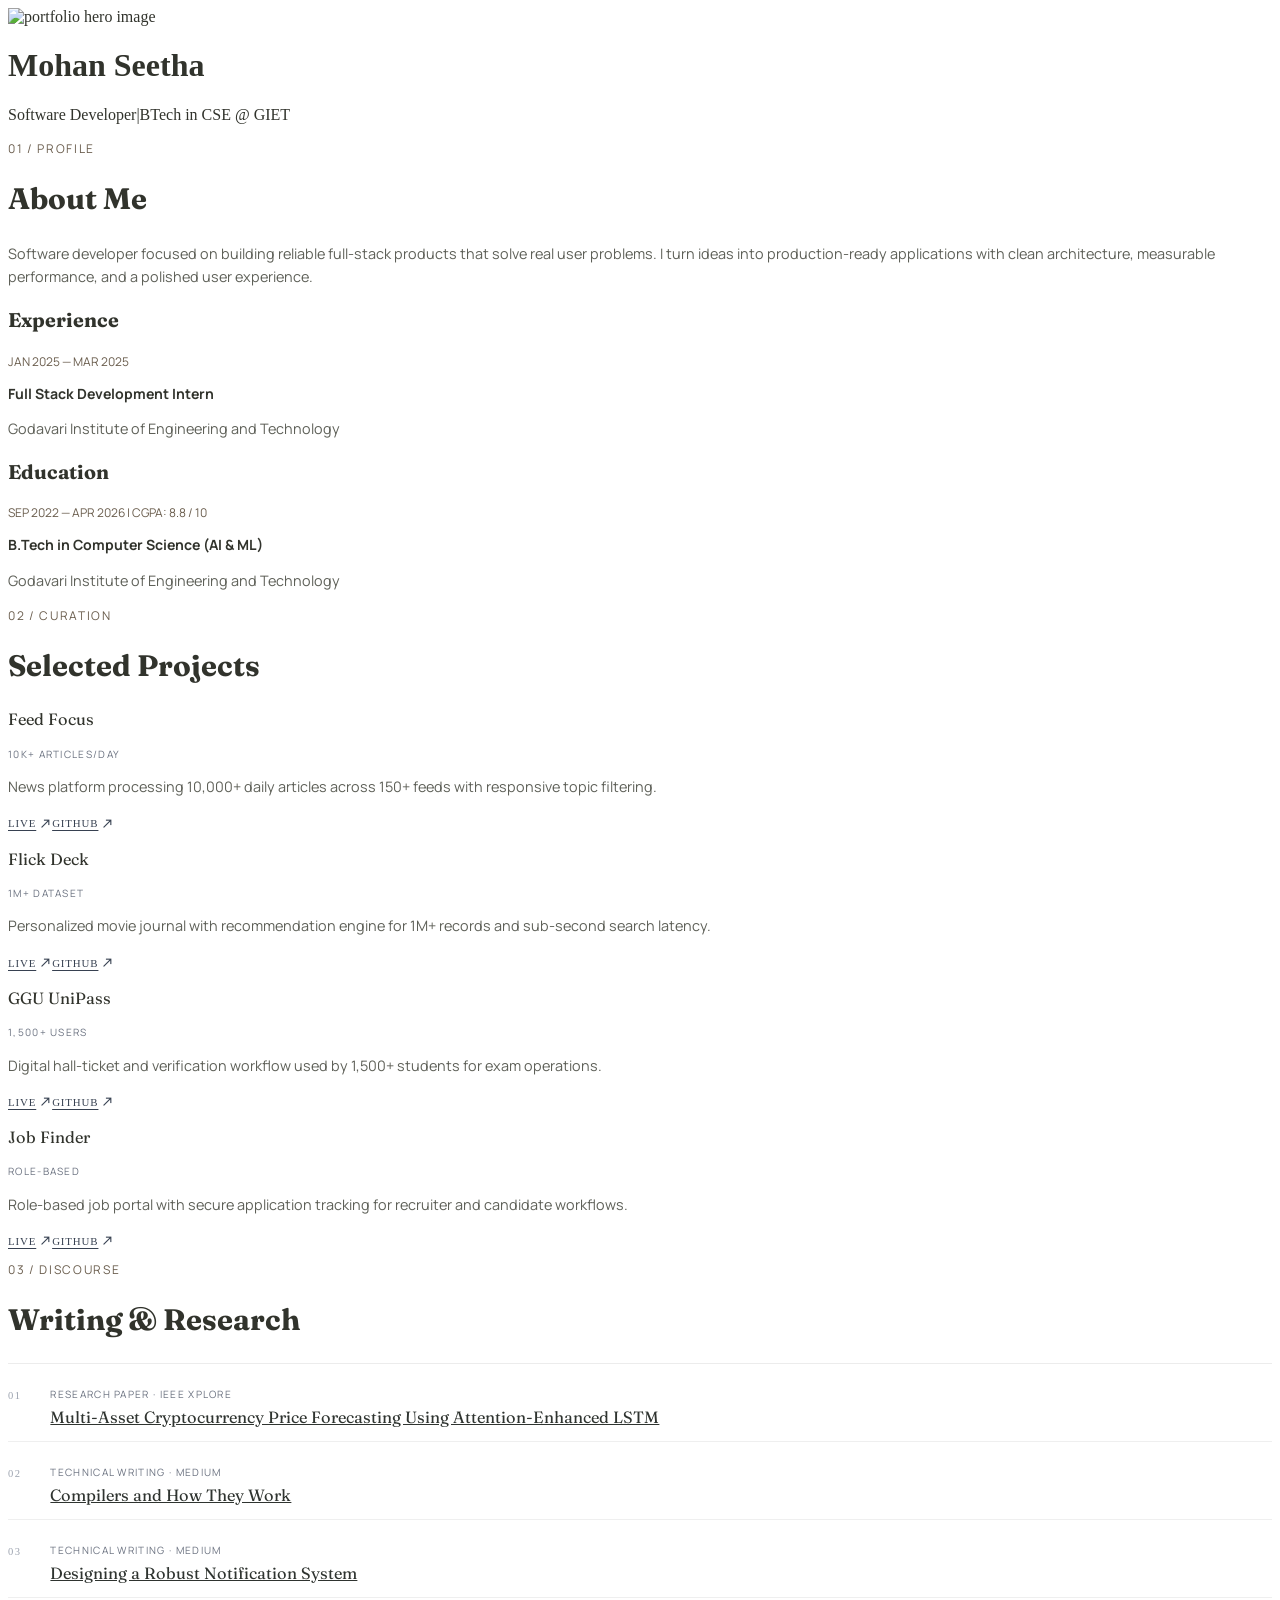
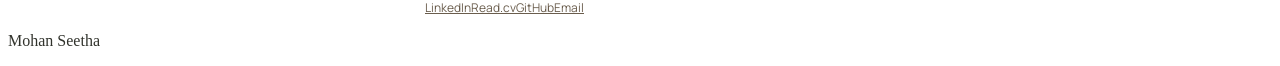
==== index.html @ 0ee53de8 "initial commit" ====
<!doctype html>
<html lang="en">
  <head>
    <meta charset="utf-8" />
    <meta content="width=device-width, initial-scale=1.0" name="viewport" />
    <title>Mohan Seetha</title>

    <link href="https://fonts.googleapis.com" rel="preconnect" />
    <link crossorigin="" href="https://fonts.gstatic.com" rel="preconnect" />
    <link
      href="https://fonts.googleapis.com/css2?family=Caveat:wght@400..700&family=Fraunces:ital,opsz,wght@0,9..144,100..900;1,9..144,100..900&family=Manrope:wght@200..800&family=Material+Symbols+Outlined:wght,FILL@100..700,0..1&display=swap"
      rel="stylesheet"
    />

    <script src="https://cdn.tailwindcss.com"></script>
    <script src="./tailwind.config.js"></script>

    <link rel="stylesheet" href="./styles.css" />
    <script src="./data.js" defer></script>
    <script src="./app.js" defer></script>
  </head>

  <body
    class="font-body selection:bg-secondary-container selection:text-on-secondary-container"
  >
    <header
      class="w-full md:min-h-screen flex items-center justify-center px-0 md:px-6 pt-14 pb-6 md:pt-0 md:pb-0 md:mb-14 bg-white"
    >
      <div
        class="w-full max-w-3xl mx-auto flex flex-col items-center justify-center text-center"
      >
        <div
          class="w-full px-4 sm:px-5 md:px-0 mb-0 md:mb-8 flex justify-center"
        >
          <img
            alt=""
            class="w-full max-w-[430px] sm:max-w-[500px] md:max-w-[570px] h-auto object-contain mx-auto"
            id="hero-image"
            src=""
          />
        </div>
        <div class="space-y-1.5 md:space-y-2">
          <h1
            class="font-signature text-2xl sm:text-4xl md:text-5xl text-on-surface"
            id="hero-name"
          ></h1>
          <p
            class="font-headline text-[11px] sm:text-sm md:text-base text-on-surface-variant flex flex-wrap items-center justify-center gap-1.5 sm:gap-3"
            id="hero-subtitle"
          ></p>
        </div>
      </div>
    </header>

    <main class="bg-white">
      <section
        class="max-w-3xl mx-auto px-5 sm:px-6 pt-2 pb-5 md:py-14"
        id="about"
      >
        <p class="typo-section-label mb-2" id="about-label"></p>

        <div>
          <h2 class="typo-section-title" id="about-title"></h2>
          <p class="typo-body mt-3 mb-3" id="about-description"></p>
        </div>

        <div class="mt-3 md:mt-5">
          <div class="grid grid-cols-1 md:grid-cols-2 gap-5 md:gap-12 w-full">
            <div class="space-y-3">
              <h3
                class="typo-subsection-title border-b border-outline-variant/30 pb-1"
                id="experience-title"
              ></h3>
              <div class="space-y-4" id="experience-list"></div>
            </div>
            <div class="space-y-3">
              <h3
                class="typo-subsection-title border-b border-outline-variant/30 pb-1"
                id="education-title"
              ></h3>
              <div class="space-y-4" id="education-list"></div>
            </div>
          </div>
        </div>
      </section>

      <section
        class="max-w-3xl mx-auto px-5 sm:px-6 py-5 md:py-14 flex flex-col justify-start"
        id="projects"
      >
        <div class="flex flex-col mb-3 md:mb-5">
          <p class="typo-section-label mb-2" id="projects-label"></p>
          <h2 class="typo-section-title" id="projects-title"></h2>
        </div>
        <div
          class="grid grid-cols-1 md:grid-cols-2 gap-x-6 md:gap-x-8 gap-y-3 md:gap-y-6 border-t border-gray-100 pt-2"
          id="projects-grid"
        ></div>
      </section>

      <section
        class="max-w-3xl mx-auto px-5 sm:px-6 py-5 md:pt-14 md:pb-8 flex flex-col justify-start gap-0"
        id="publications"
      >
        <div class="flex flex-col md:flex-row gap-4 md:gap-14 mb-5 md:mb-16">
          <div class="md:w-1/3">
            <p class="typo-section-label mb-2" id="discourse-label"></p>
            <h2 class="typo-section-title" id="discourse-title"></h2>
          </div>
          <div class="md:w-2/3">
            <div
              class="discourse-list mb-3 md:mb-0"
              id="publications-list"
            ></div>
          </div>
        </div>

        <footer class="pt-0 pb-0" id="social">
          <div class="flex flex-col items-center w-full gap-2 md:gap-8">
            <div
              class="w-full max-w-[430px] grid grid-cols-4 justify-items-center gap-x-3 sm:gap-x-4 gap-y-0"
              id="social-links"
            ></div>
            <p
              class="font-signature text-xl md:text-2xl text-[#4A443F]/85"
              id="footer-signature"
            ></p>
          </div>
        </footer>
      </section>
    </main>
  </body>
</html>
---- styles.css ----
body {
  background-color: #ffffff;
  color: #31332c;
  -webkit-font-smoothing: antialiased;
  text-rendering: optimizeLegibility;
}

.typo-section-label {
  font-family: "Manrope", sans-serif;
  font-size: 0.75rem;
  letter-spacing: 0.14em;
  text-transform: uppercase;
  color: #6a5d4d;
}

.typo-section-title {
  font-family: "Fraunces", serif;
  font-size: 1.32rem;
  line-height: 1.2;
  color: #31332c;
}

.typo-subsection-title {
  font-family: "Fraunces", serif;
  font-size: 1.08rem;
  line-height: 1.2;
  color: #31332c;
}

.typo-body {
  font-family: "Manrope", sans-serif;
  font-size: 0.74rem;
  line-height: 1.58;
  color: #5e6058;
}

.typo-duration {
  font-family: "Manrope", sans-serif;
  font-size: 0.69rem;
  color: #6a5d4d;
}

.typo-role-title {
  font-family: "Manrope", sans-serif;
  font-size: 0.81rem;
  font-weight: 700;
  color: #31332c;
}

.typo-item-title {
  font-family: "Fraunces", serif;
  font-size: 0.88rem;
  line-height: 1.35;
  color: #31332c;
}

.typo-meta {
  font-family: "Manrope", sans-serif;
  font-size: 0.58rem;
  letter-spacing: 0.13em;
  text-transform: uppercase;
  color: #6b7280;
}

.material-symbols-outlined {
  font-variation-settings:
    "FILL" 0,
    "wght" 400,
    "GRAD" 0,
    "opsz" 24;
  line-height: 1;
}

.project-link {
  display: inline-flex;
  align-items: center;
  gap: 0.18rem;
  font-size: 0.62rem;
  letter-spacing: 0.08em;
  text-transform: uppercase;
  color: #374151;
  text-decoration: none;
}

.project-link-text {
  text-decoration: underline;
  text-underline-offset: 3px;
}

.project-link .material-symbols-outlined {
  font-size: 0.82rem;
}

.discourse-list {
  border-top: 1px solid #ececec;
}

.discourse-row {
  display: grid;
  grid-template-columns: 2rem 1fr;
  gap: 0.65rem;
  align-items: start;
  padding: 0.82rem 0;
  border-bottom: 1px solid #efefef;
}

.discourse-index {
  font-size: 0.66rem;
  letter-spacing: 0.14em;
  text-transform: uppercase;
  color: #9ca3af;
  padding-top: 0.15rem;
}

.discourse-meta {
  margin-bottom: 0.3rem;
}

.discourse-link {
  display: inline-flex;
  align-items: flex-start;
  gap: 0.2rem;
  color: #2f3430;
  transition: color 140ms ease;
}

.discourse-link:hover {
  color: #5f6058;
}

#social-links {
  max-width: 430px;
  margin: 0 auto;
  grid-template-columns: repeat(4, minmax(0, 1fr));
}

@media (min-width: 768px) {
  .typo-subsection-title {
    font-size: 1.24rem;
  }

  .typo-section-title {
    font-size: 1.85rem;
  }

  .typo-body {
    font-size: 0.9rem;
    line-height: 1.65;
  }

  .typo-duration {
    font-size: 0.75rem;
  }

  .typo-role-title {
    font-size: 0.88rem;
  }

  .typo-item-title {
    font-size: 1.02rem;
  }

  .typo-meta {
    font-size: 0.63rem;
  }

  .project-link {
    font-size: 0.68rem;
  }
}

@media (max-width: 640px) {
  .discourse-row {
    grid-template-columns: 1fr;
    gap: 0.2rem;
    padding: 0.62rem 0;
  }

  .discourse-index {
    display: none;
  }

  .discourse-meta {
    margin-bottom: 0.18rem;
  }

  .discourse-link {
    display: block;
  }

  #social-links {
    max-width: 380px;
    font-size: 0.65rem;
    letter-spacing: 0.1em;
  }
}
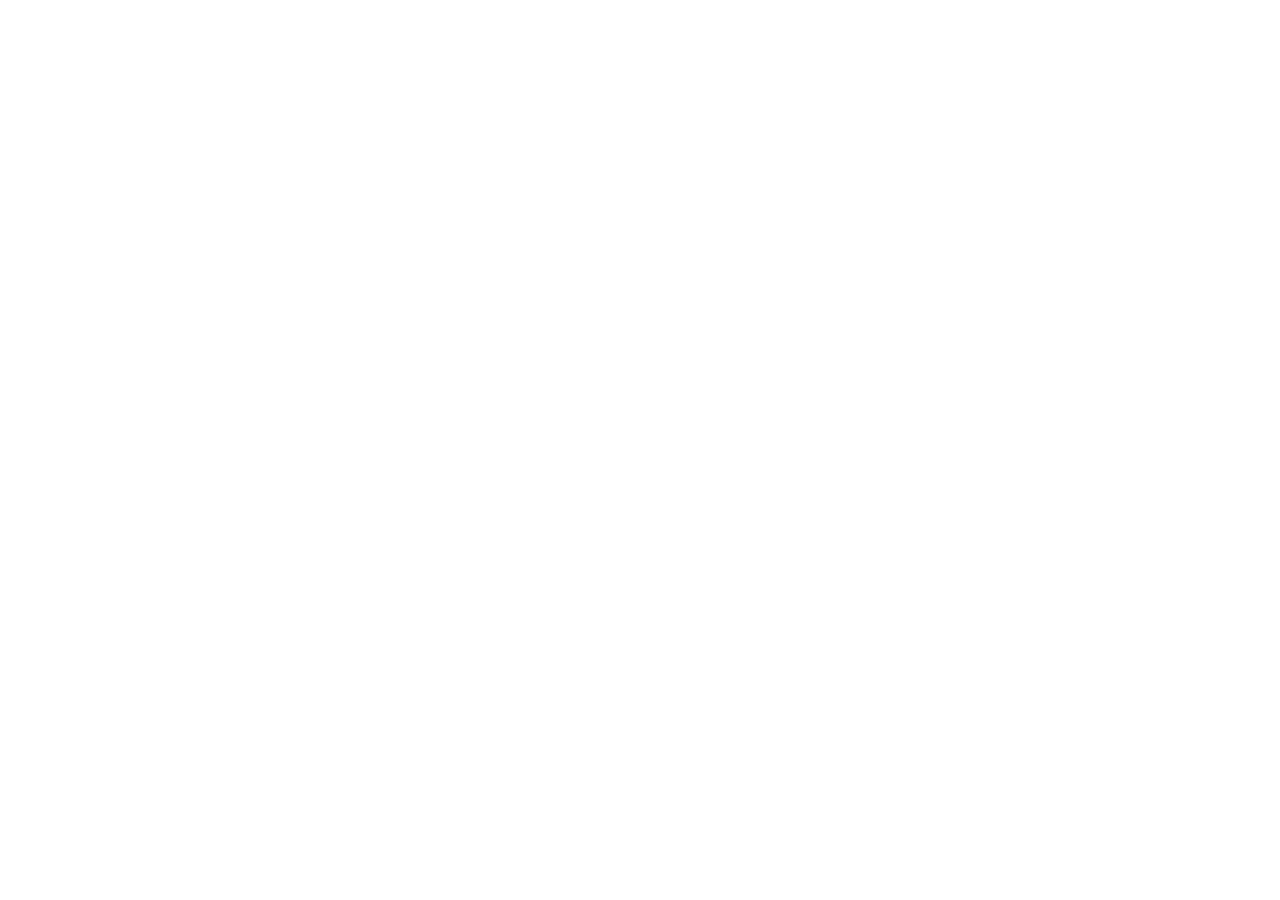
==== commit 6c4ab2e4: "added data" ====
--- a/index.html
+++ b/index.html
@@ -13,11 +13,11 @@
     />
 
     <script src="https://cdn.tailwindcss.com"></script>
-    <script src="./tailwind.config.js"></script>
+    <script src="/src/config/tailwind.config.js"></script>
 
-    <link rel="stylesheet" href="./styles.css" />
-    <script src="./data.js" defer></script>
-    <script src="./app.js" defer></script>
+    <link rel="stylesheet" href="/src/css/styles.css" />
+    <script src="/src/js/data.js" defer></script>
+    <script src="/src/js/app.js" defer></script>
   </head>
 
   <body
